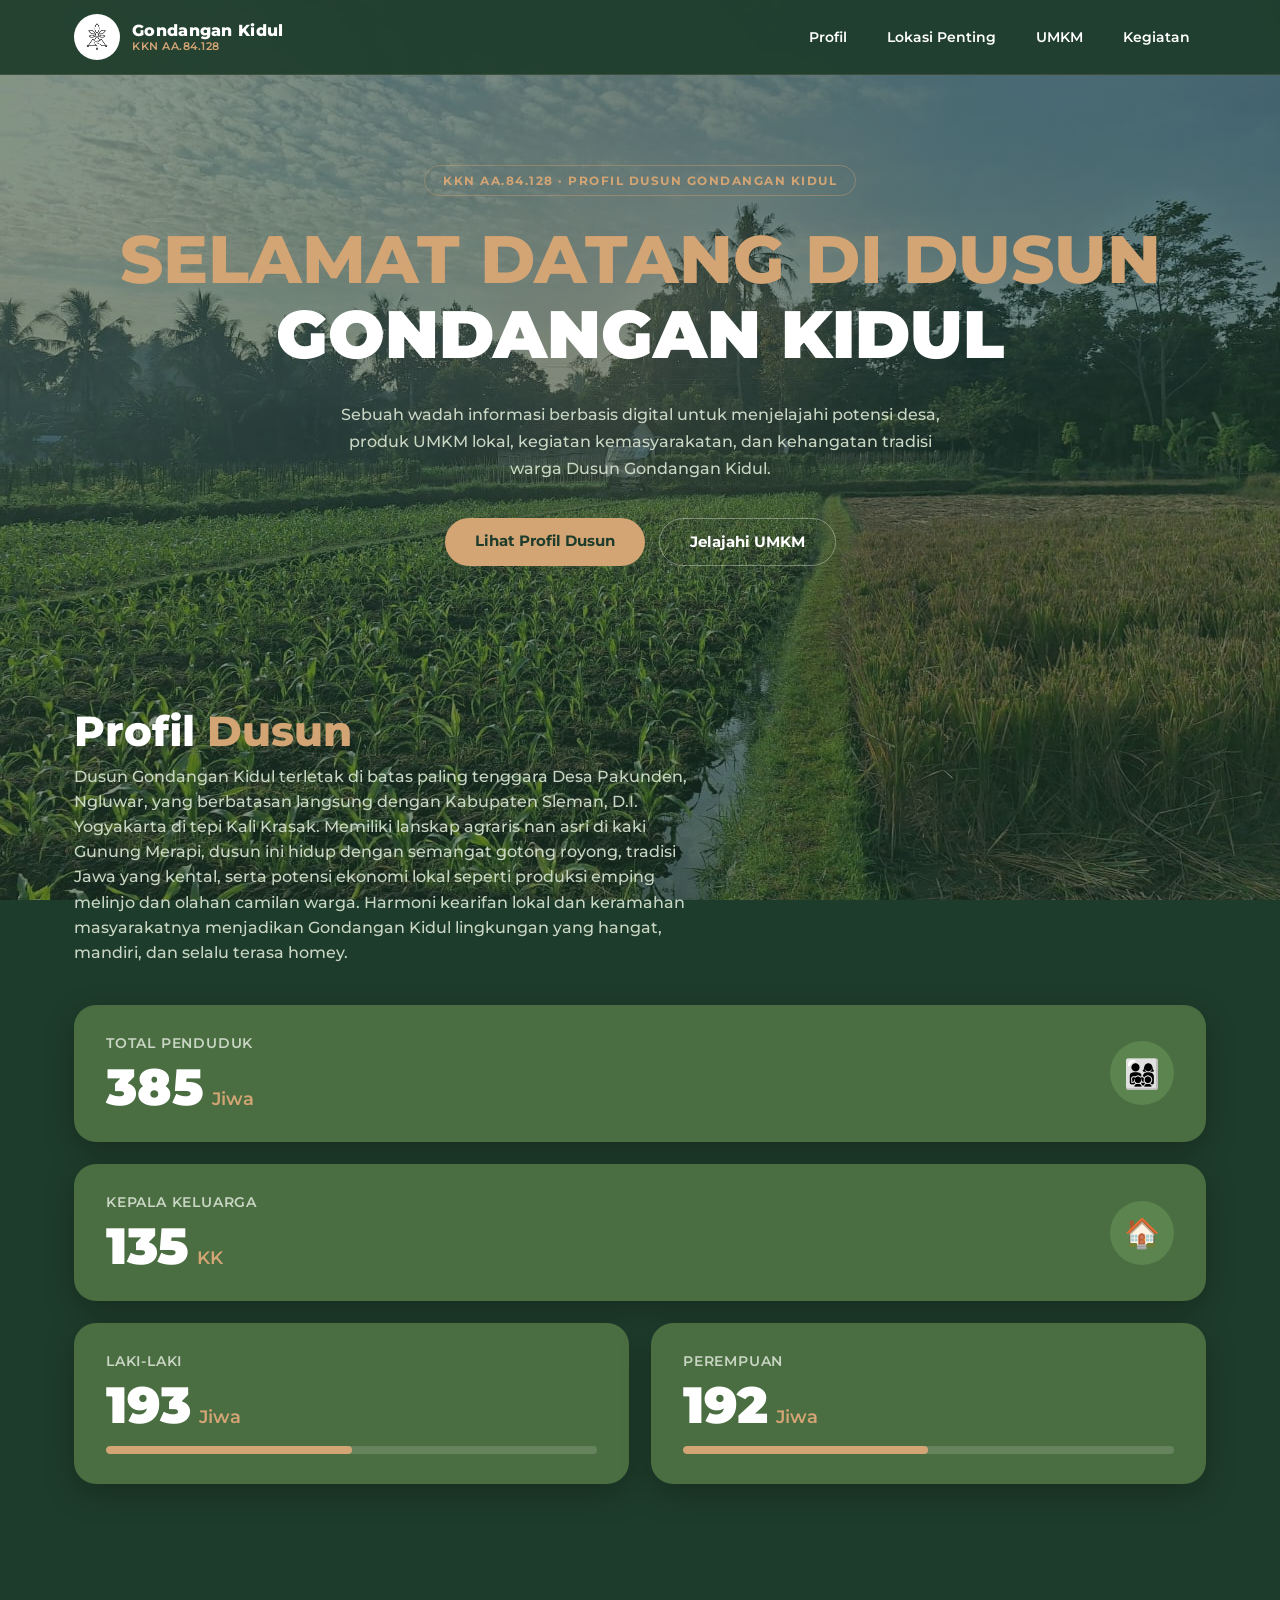
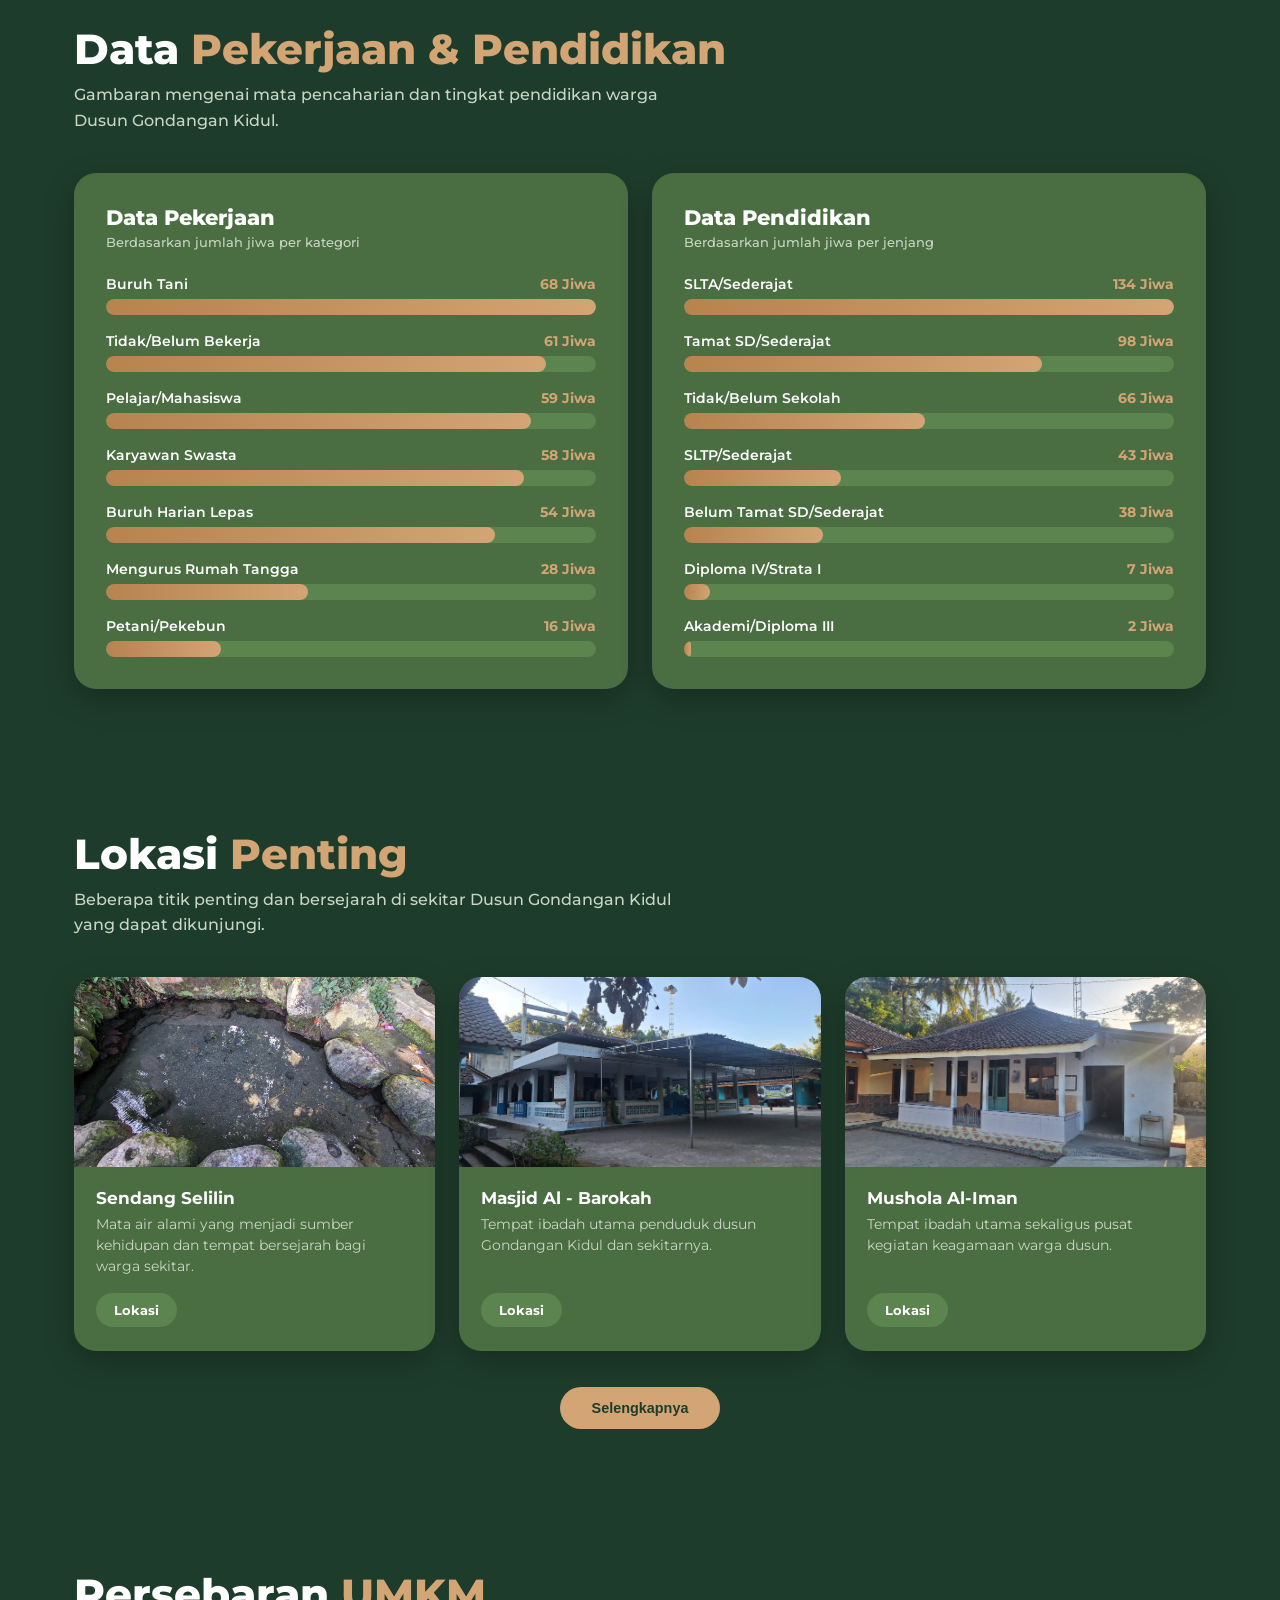
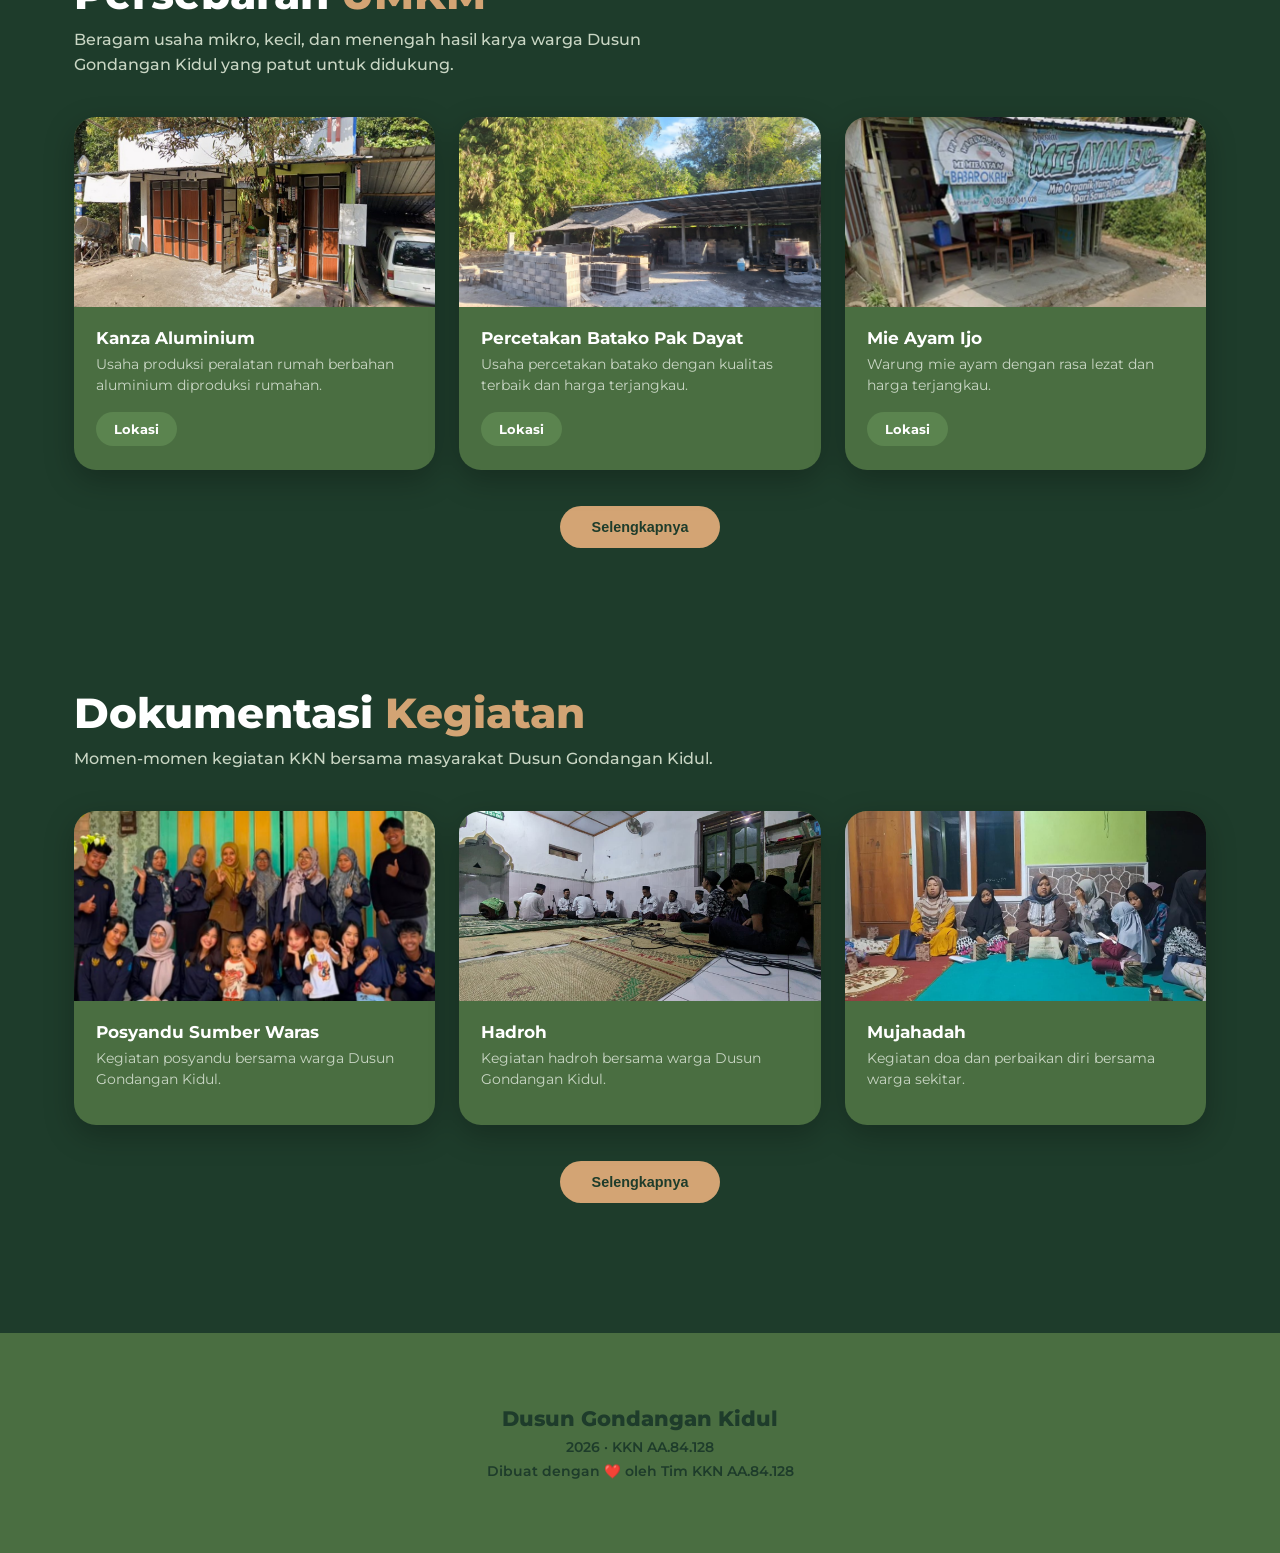
==== index.html @ bc95f557 "first commit" ====
<!DOCTYPE html>
<html lang="id">
<head>
<meta charset="UTF-8">
<meta name="viewport" content="width=device-width, initial-scale=1.0">
<title>Dusun Gondangan Kidul — Profil Dusun</title>

<link rel="icon" type="image/png" href="assets/logo depan.jpeg">
<link rel="preconnect" href="https://fonts.googleapis.com">
<link rel="preconnect" href="https://fonts.gstatic.com" crossorigin>
<link href="https://fonts.googleapis.com/css2?family=Montserrat:wght@400;500;600;700;800;900&display=swap" rel="stylesheet">

<link rel="stylesheet" href="style.css">
</head>
<body>

  <!-- =========================================================
       NAVBAR
  ========================================================= -->
  <header class="navbar">
    <div class="navbar-inner">
      <div class="nav-brand">
        <img class="logo-img" src="assets/logo depan.jpeg" alt="Logo Gondangan Kidul">
        <div class="nav-brand-text">
          <strong>Gondangan Kidul</strong>
          <small>KKN AA.84.128</small>
        </div>
      </div>

      <nav>
        <ul class="nav-menu" id="navMenu">
          <li><a href="#profil" class="nav-link">Profil</a></li>
          <li><a href="#lokasi" class="nav-link">Lokasi Penting</a></li>
          <li><a href="#umkm" class="nav-link">UMKM</a></li>
          <li><a href="#kegiatan" class="nav-link">Kegiatan</a></li>
        </ul>
      </nav>

      <button class="nav-toggle" id="navToggle" aria-label="Buka menu">
        <span></span><span></span><span></span>
      </button>
    </div>
  </header>

  <!-- =========================================================
       HERO SECTION
  ========================================================= -->
  <section class="hero" id="home">
    <div class="hero-inner">
      <span class="hero-eyebrow">KKN AA.84.128 &middot; Profil Dusun Gondangan Kidul</span>
      <h1>
        <span class="line-accent">SELAMAT DATANG DI DUSUN</span>
        <span class="line-white">GONDANGAN KIDUL</span>
      </h1>
      <p class="hero-desc">
        Sebuah wadah informasi berbasis digital untuk menjelajahi potensi desa, produk UMKM lokal, 
        kegiatan kemasyarakatan, dan kehangatan tradisi warga Dusun Gondangan Kidul.
      </p>
      <div class="hero-cta">
        <a href="#profil" class="btn btn-primary">Lihat Profil Dusun</a>
        <a href="#umkm" class="btn btn-outline">Jelajahi UMKM</a>
      </div>
    </div>
  </section>

  <!-- =========================================================
       PROFIL DUSUN SECTION
  ========================================================= -->
  <section class="section-pad" id="profil">
    <div class="container">
      <h2 class="section-title">Profil <span>Dusun</span></h2>
      <p class="section-sub">
        Dusun Gondangan Kidul terletak di batas paling tenggara Desa Pakunden, Ngluwar, yang berbatasan langsung dengan 
        Kabupaten Sleman, D.I. Yogyakarta di tepi Kali Krasak. Memiliki lanskap agraris nan asri di kaki Gunung Merapi, 
        dusun ini hidup dengan semangat gotong royong, tradisi Jawa yang kental, serta potensi ekonomi lokal seperti produksi 
        emping melinjo dan olahan camilan warga. Harmoni kearifan lokal dan keramahan masyarakatnya menjadikan Gondangan Kidul 
        lingkungan yang hangat, mandiri, dan selalu terasa homey.

      </p>

      <div class="demografi-grid reveal" id="demoGrid">
        <!-- Total Penduduk & KK - full width -->
        <div class="demo-card full">
          <div>
            <div class="demo-label">Total Penduduk</div>
            <div class="demo-value">385<span class="unit">Jiwa</span></div>
          </div>
          <div class="demo-icon">👨‍👩‍👧‍👦</div>
        </div>

        <div class="demo-card full">
          <div>
            <div class="demo-label">Kepala Keluarga</div>
            <div class="demo-value">135<span class="unit">KK</span></div>
          </div>
          <div class="demo-icon">🏠</div>
        </div>

        <!-- Laki-laki & Perempuan - half width -->
        <div class="demo-card half">
          <div class="demo-label">Laki-laki</div>
          <div class="demo-value">193<span class="unit">Jiwa</span></div>
          <div class="demo-bar-track"><div class="demo-bar-fill" style="width:50.1%"></div></div>
        </div>

        <div class="demo-card half">
          <div class="demo-label">Perempuan</div>
          <div class="demo-value">192<span class="unit">Jiwa</span></div>
          <div class="demo-bar-track"><div class="demo-bar-fill" style="width:49.9%"></div></div>
        </div>
      </div>
    </div>
  </section>

  <!-- =========================================================
       GRAFIK SECTION (Pekerjaan & Pendidikan)
  ========================================================= -->
  <section class="section-pad" id="grafik">
    <div class="container">
      <h2 class="section-title">Data <span>Pekerjaan &amp; Pendidikan</span></h2>
      <p class="section-sub">
        Gambaran mengenai mata pencaharian dan tingkat pendidikan warga
        Dusun Gondangan Kidul.
      </p>

      <div class="grafik-grid">
        <!-- PEKERJAAN -->
        <div class="grafik-card reveal">
          <h3>Data Pekerjaan</h3>
          <div class="grafik-meta">Berdasarkan jumlah jiwa per kategori</div>

          <div class="bar-list" id="pekerjaanBars">
            <div class="bar-row" data-value="68" data-max="68">
              <div class="bar-row-top"><span class="bar-name">Buruh Tani</span><span class="bar-num">68 Jiwa</span></div>
              <div class="bar-track"><div class="bar-fill"></div></div>
            </div>
            <div class="bar-row" data-value="61" data-max="68">
              <div class="bar-row-top"><span class="bar-name">Tidak/Belum Bekerja</span><span class="bar-num">61 Jiwa</span></div>
              <div class="bar-track"><div class="bar-fill"></div></div>
            </div>
            <div class="bar-row" data-value="59" data-max="68">
              <div class="bar-row-top"><span class="bar-name">Pelajar/Mahasiswa</span><span class="bar-num">59 Jiwa</span></div>
              <div class="bar-track"><div class="bar-fill"></div></div>
            </div>
            <div class="bar-row" data-value="58" data-max="68">
              <div class="bar-row-top"><span class="bar-name">Karyawan Swasta</span><span class="bar-num">58 Jiwa</span></div>
              <div class="bar-track"><div class="bar-fill"></div></div>
            </div>
            <div class="bar-row" data-value="54" data-max="68">
              <div class="bar-row-top"><span class="bar-name">Buruh Harian Lepas</span><span class="bar-num">54 Jiwa</span></div>
              <div class="bar-track"><div class="bar-fill"></div></div>
            </div>
            <div class="bar-row" data-value="28" data-max="68">
              <div class="bar-row-top"><span class="bar-name">Mengurus Rumah Tangga</span><span class="bar-num">28 Jiwa</span></div>
              <div class="bar-track"><div class="bar-fill"></div></div>
            </div>
            <div class="bar-row" data-value="16" data-max="68">
              <div class="bar-row-top"><span class="bar-name">Petani/Pekebun</span><span class="bar-num">16 Jiwa</span></div>
              <div class="bar-track"><div class="bar-fill"></div></div>
            </div>
          </div>
        </div>

        <!-- PENDIDIKAN -->
        <div class="grafik-card reveal">
          <h3>Data Pendidikan</h3>
          <div class="grafik-meta">Berdasarkan jumlah jiwa per jenjang</div>

          <div class="bar-list" id="pendidikanBars">
            <div class="bar-row" data-value="134" data-max="134">
              <div class="bar-row-top"><span class="bar-name">SLTA/Sederajat</span><span class="bar-num">134 Jiwa</span></div>
              <div class="bar-track"><div class="bar-fill"></div></div>
            </div>
            <div class="bar-row" data-value="98" data-max="134">
              <div class="bar-row-top"><span class="bar-name">Tamat SD/Sederajat</span><span class="bar-num">98 Jiwa</span></div>
              <div class="bar-track"><div class="bar-fill"></div></div>
            </div>
            <div class="bar-row" data-value="66" data-max="134">
              <div class="bar-row-top"><span class="bar-name">Tidak/Belum Sekolah</span><span class="bar-num">66 Jiwa</span></div>
              <div class="bar-track"><div class="bar-fill"></div></div>
            </div>
            <div class="bar-row" data-value="43" data-max="134">
              <div class="bar-row-top"><span class="bar-name">SLTP/Sederajat</span><span class="bar-num">43 Jiwa</span></div>
              <div class="bar-track"><div class="bar-fill"></div></div>
            </div>
            <div class="bar-row" data-value="38" data-max="134">
              <div class="bar-row-top"><span class="bar-name">Belum Tamat SD/Sederajat</span><span class="bar-num">38 Jiwa</span></div>
              <div class="bar-track"><div class="bar-fill"></div></div>
            </div>
            <div class="bar-row" data-value="7" data-max="134">
              <div class="bar-row-top"><span class="bar-name">Diploma IV/Strata I</span><span class="bar-num">7 Jiwa</span></div>
              <div class="bar-track"><div class="bar-fill"></div></div>
            </div>
            <div class="bar-row" data-value="2" data-max="134">
              <div class="bar-row-top"><span class="bar-name">Akademi/Diploma III</span><span class="bar-num">2 Jiwa</span></div>
              <div class="bar-track"><div class="bar-fill"></div></div>
            </div>
          </div>
        </div>
      </div>
    </div>
  </section>

  <!-- =========================================================
       LOKASI PENTING SECTION
  ========================================================= -->
  <section class="section-pad" id="lokasi">
    <div class="container">
      <h2 class="section-title">Lokasi <span>Penting</span></h2>
      <p class="section-sub">
        Beberapa titik penting dan bersejarah di sekitar Dusun Gondangan Kidul
        yang dapat dikunjungi.
      </p>

      <div class="card-grid reveal">
        <div class="place-card">
          <div class="place-img-wrap">
            <img src="assets/tempat_penting/Sendang Slilin.jpeg" alt="Sendang Selilin">
          </div>
          <div class="place-body">
            <h4>Sendang Selilin</h4>
            <p>Mata air alami yang menjadi sumber kehidupan dan tempat bersejarah bagi warga sekitar.</p>
            <a href="https://maps.app.goo.gl/GhQLQiiF9b115yr99" class="place-btn">Lokasi</a>
          </div>
        </div>

        <div class="place-card">
          <div class="place-img-wrap">
            <img src="assets/tempat_penting/Masjid.jpeg" alt="Masjid Al - Barokah">
          </div>
          <div class="place-body">
            <h4>Masjid Al - Barokah</h4>
            <p>Tempat ibadah utama penduduk dusun Gondangan Kidul dan sekitarnya.</p>
            <a href="https://maps.app.goo.gl/vwMse9rkCYa4SHR99" class="place-btn">Lokasi</a>
          </div>
        </div>

        <div class="place-card">
          <div class="place-img-wrap">
            <img src="assets/tempat_penting/Mushola.jpeg" alt="Mushola Al-Iman">
          </div>
          <div class="place-body">
            <h4>Mushola Al-Iman</h4>
            <p>Tempat ibadah utama sekaligus pusat kegiatan keagamaan warga dusun.</p>
            <a href="https://maps.app.goo.gl/of8ibETaZofjpMje9" class="place-btn">Lokasi</a>
          </div>
        </div>
      </div>

      <!-- Lokasi Extra (hidden by default, toggled by JS) -->
      <div class="extra-cards" id="lokasiExtra">
        <div class="place-card">
          <div class="place-img-wrap">
            <img src="assets/tempat_penting/TPA.jpeg" alt="TPA Gondangan Kidul">
          </div>
          <div class="place-body">
            <h4>TPA Gondangan Kidul</h4>
            <p>Tempat ibadah utama sekaligus pusat kegiatan keagamaan warga dusun.</p>
            <a href="https://maps.app.goo.gl/tH66Vm8nrDZxDV1x6" class="place-btn">Lokasi</a>
          </div>
        </div>
      </div>

      <div class="umkm-toggle-wrap">
        <button class="toggle-btn" id="lokasiToggleBtn">
          <span class="label">Selengkapnya</span>
        </button>
      </div>
    </div>
  </section>

  <!-- =========================================================
       UMKM SECTION
  ========================================================= -->
  <section class="section-pad" id="umkm">
    <div class="container">
      <h2 class="section-title">Persebaran <span>UMKM</span></h2>
      <p class="section-sub">
        Beragam usaha mikro, kecil, dan menengah hasil karya warga Dusun
        Gondangan Kidul yang patut untuk didukung.
      </p>

      <div class="card-grid reveal">
        <div class="place-card">
          <div class="place-img-wrap">
            <img src="assets/umkm/Aluminium.jpeg" alt="Kanza Aluminium">
          </div>
          <div class="place-body">
            <h4>Kanza Aluminium</h4>
            <p>Usaha produksi peralatan rumah berbahan aluminium diproduksi rumahan.</p>
            <a href="https://maps.app.goo.gl/VRUws5Rmf9AUsCRGA" class="place-btn">Lokasi</a>
          </div>
        </div>

        <div class="place-card">
          <div class="place-img-wrap">
            <img src="assets/umkm/Batako Pak Dayat.jpeg" alt="Percetakan Batako Pak Dayat">
          </div>
          <div class="place-body">
            <h4>Percetakan Batako Pak Dayat</h4>
            <p>Usaha percetakan batako dengan kualitas terbaik dan harga terjangkau.</p>
            <a href="https://maps.app.goo.gl/rVkx8f9smjtWbKaS9" class="place-btn">Lokasi</a>
          </div>
        </div>

        <div class="place-card">
          <div class="place-img-wrap">
            <img src="assets/umkm/mie ayam ijo.jpeg" alt="Mie Ayam Ijo">
          </div>
          <div class="place-body">
            <h4>Mie Ayam Ijo</h4>
            <p>Warung mie ayam dengan rasa lezat dan harga terjangkau.</p>
            <a href="https://maps.app.goo.gl/iTfo2m9svdWLmtcw7" class="place-btn">Lokasi</a>
          </div>
        </div>
      </div>

      <!-- UMKM Extra (hidden by default, toggled by JS) -->
      <div class="extra-cards" id="umkmExtra">
        <div class="place-card">
          <div class="place-img-wrap">
            <img src="assets/umkm/Mebel Pak Yanto.jpeg" alt="Mebel Pak Yanto">
          </div>
          <div class="place-body">
            <h4>Mebel Pak Yanto</h4>
            <p>Usaha produksi furnitur kayu dengan kualitas terbaik dan harga terjangkau.</p>
            <a href="https://maps.app.goo.gl/x9Dg9jT2GMjizjUY8" class="place-btn">Lokasi</a>
          </div>
        </div>

      </div>

      <div class="umkm-toggle-wrap">
        <button class="toggle-btn" id="umkmToggleBtn">
          <span class="label">Selengkapnya</span>
        </button>
      </div>
    </div>
  </section>

  <section class="section-pad" id="kegiatan">
    <div class="container">
      <h2 class="section-title">Dokumentasi <span>Kegiatan</span></h2>
      <p class="section-sub">
        Momen-momen kegiatan KKN bersama masyarakat Dusun Gondangan Kidul.
      </p>

      <div class="card-grid reveal">
        <div class="place-card">
          <div class="place-img-wrap">
            <img src="assets/kegiatan/posyandu.jpeg" alt="Posyandu Sumber Waras">
          </div>
          <div class="place-body">
            <h4>Posyandu Sumber Waras</h4>
            <p> Kegiatan posyandu bersama warga Dusun Gondangan Kidul.</p>
          </div>  
        </div>

        <div class="place-card">
          <div class="place-img-wrap">
            <img src="assets/kegiatan/hadroh.jpeg" alt="Hadroh">
          </div>
          <div class="place-body">
            <h4>Hadroh</h4>
            <p>Kegiatan hadroh bersama warga Dusun Gondangan Kidul.</p>
          </div>
        </div>

        <div class="place-card">
          <div class="place-img-wrap">
            <img src="assets/kegiatan/mujahadah.jpeg" alt="Mujahadah">
          </div>
          <div class="place-body">
            <h4>Mujahadah</h4>
            <p>Kegiatan doa dan perbaikan diri bersama warga sekitar.</p>
          </div>
        </div>
      </div>

      <!-- Kegiatan Extra (hidden by default, toggled by JS) -->
      <div class="extra-cards" id="kegiatanExtra">
        <div class="place-card">
          <div class="place-img-wrap">
            <img src="assets/kegiatan/TPA.jpeg" alt="TPA">
          </div>
          <div class="place-body">
            <h4>TPA</h4>
            <p>Kegiatan belajar membaca Iqro dan Al - Quran bersama adik - adik.</p>
          </div>
        </div>
      </div>

      <div class="umkm-toggle-wrap">
        <button class="toggle-btn" id="kegiatanToggleBtn">
          <span class="label">Selengkapnya</span>
        </button>
      </div>
    </div>
  </section>


  <footer class="footer-banner">
    <strong>Dusun Gondangan Kidul</strong>
    <span>2026 &middot; KKN AA.84.128</span> 
    <span>Dibuat dengan ❤️ oleh Tim KKN AA.84.128</span>
  </footer>

  <script src="js/script.js"></script>

</body>
</html>
---- style.css ----
/* =========================================================
   0. RESET & ROOT VARIABLES
========================================================= */
:root {
  --bg-main:         #1E3C2B; /* Hijau tua pekat - fallback */
  --box-outer:       #4A6E41; /* Hijau daun sedang - kartu/kontainer */
  --box-inner:       #5B844F; /* Hijau daun agak terang - sub kontainer */
  --footer-bg:       #4A6E41; /* Hijau terang - footer */
  --accent-gold:     #D3A474; /* Emas/Tan - aksen teks & grafik */
  --text-white:      #FFFFFF;
  --text-muted:      #C9D6C4;
  --radius-lg: 22px;
  --radius-md: 16px;
  --radius-sm: 10px;
  --shadow-soft: 0 10px 30px rgba(0, 0, 0, 0.25);
}

* {
  margin: 0;
  padding: 0;
  box-sizing: border-box;
}

html {
  scroll-behavior: smooth;
}

body {
  font-family: 'Montserrat', sans-serif;
  background-color: var(--bg-main); /* Fallback jika gambar gagal dimuat */
  color: var(--text-white);
  overflow-x: hidden;
  -webkit-font-smoothing: antialiased;
  position: relative;
}

/* Fixed Background Image dengan Layer Transparan */
body::before {
  content: "";
  position: fixed;
  inset: 0;
  z-index: -1;
  background-image:
    linear-gradient(rgba(30, 60, 43, 0.55), rgba(30, 60, 43, 0.55)), /* Overlay transparan */
    url('assets/background.jpeg'); /* Jika file css di dalam folder css/, ubah jadi '../assets/background.jpg' */
  background-size: cover;
  background-position: center;
  background-repeat: no-repeat;
}

img {
  max-width: 100%;
  display: block;
}

a {
  text-decoration: none;
  color: inherit;
}

ul {
  list-style: none;
}

section {
  position: relative;
}

.container {
  max-width: 1180px;
  margin: 0 auto;
  padding: 0 24px;
}

.section-title {
  font-size: clamp(1.8rem, 3.5vw, 2.6rem);
  font-weight: 800;
  margin-bottom: 8px;
  color: var(--text-white);
}

.section-title span {
  color: var(--accent-gold);
}

.section-sub {
  color: var(--text-muted);
  font-size: 0.98rem;
  font-weight: 500;
  max-width: 640px;
  margin-bottom: 40px;
  line-height: 1.6;
}

/* =========================================================
   1. NAVBAR
========================================================= */
.navbar {
  position: sticky;
  top: 0;
  z-index: 999;
  background: rgba(30, 60, 43, 0.92);
  backdrop-filter: blur(10px);
  border-bottom: 1px solid rgba(211, 164, 116, 0.15);
}

.navbar-inner {
  max-width: 1180px;
  margin: 0 auto;
  padding: 14px 24px;
  display: flex;
  align-items: center;
  justify-content: space-between;
}

.nav-brand {
  display: flex;
  align-items: center;
  gap: 12px;
}

.logo-img {
  width: 46px;
  height: 46px;
  object-fit: contain;
  border-radius: 50%;
  background: #fff;
  padding: 3px;
}

.nav-brand-text {
  display: flex;
  flex-direction: column;
  line-height: 1.1;
}

.nav-brand-text strong {
  font-size: 1rem;
  font-weight: 800;
  letter-spacing: 0.3px;
}

.nav-brand-text small {
  font-size: 0.7rem;
  color: var(--accent-gold);
  font-weight: 600;
  letter-spacing: 0.5px;
}

.nav-menu {
  display: flex;
  gap: 8px;
}

.nav-menu li a {
  display: inline-block;
  padding: 9px 16px;
  font-size: 0.88rem;
  font-weight: 600;
  border-radius: 999px;
  color: var(--text-white);
  transition: background 0.25s ease, color 0.25s ease, transform 0.2s ease;
}

.nav-menu li a:hover {
  background: var(--accent-gold);
  color: #1E3C2B;
  transform: translateY(-1px);
}

.nav-toggle {
  display: none;
  flex-direction: column;
  gap: 5px;
  cursor: pointer;
  background: none;
  border: none;
  padding: 6px;
}

.nav-toggle span {
  width: 24px;
  height: 3px;
  background: var(--accent-gold);
  border-radius: 3px;
  transition: all 0.3s ease;
}

/* =========================================================
   2. HERO SECTION
========================================================= */
.hero {
  padding: 90px 24px 70px;
  text-align: center;
  position: relative;
}

.hero::before {
  content: "";
  position: absolute;
  top: -100px;
  left: 50%;
  transform: translateX(-50%);
  width: 700px;
  height: 700px;
  background: radial-gradient(circle, rgba(211, 164, 116, 0.12) 0%, transparent 70%);
  pointer-events: none;
  z-index: 0;
}

.hero-inner {
  position: relative;
  z-index: 1;
}

.hero-eyebrow {
  display: inline-block;
  padding: 7px 18px;
  border: 1px solid rgba(211, 164, 116, 0.4);
  border-radius: 999px;
  font-size: 0.75rem;
  font-weight: 700;
  letter-spacing: 1.5px;
  text-transform: uppercase;
  color: var(--accent-gold);
  margin-bottom: 26px;
}

.hero h1 {
  font-size: clamp(2.3rem, 6vw, 4.2rem);
  line-height: 1.12;
  font-weight: 800;
}

.hero h1 .line-accent {
  color: var(--accent-gold);
  display: block;
}

.hero h1 .line-white {
  color: var(--text-white);
  font-weight: 900;
  display: block;
}

.hero-desc {
  max-width: 600px;
  margin: 28px auto 0;
  color: var(--text-muted);
  font-size: 1rem;
  line-height: 1.7;
  font-weight: 500;
}

.hero-cta {
  margin-top: 36px;
  display: inline-flex;
  gap: 14px;
  flex-wrap: wrap;
  justify-content: center;
}

.btn {
  padding: 14px 30px;
  border-radius: 999px;
  font-weight: 700;
  font-size: 0.92rem;
  cursor: pointer;
  border: none;
  transition: transform 0.25s ease, box-shadow 0.25s ease, background 0.25s ease;
}

.btn-primary {
  background: var(--accent-gold);
  color: #1E3C2B;
}

.btn-primary:hover {
  transform: translateY(-3px);
  box-shadow: 0 12px 24px rgba(211, 164, 116, 0.3);
}

.btn-outline {
  background: transparent;
  border: 1.5px solid rgba(255, 255, 255, 0.35);
  color: var(--text-white);
}

.btn-outline:hover {
  border-color: var(--accent-gold);
  color: var(--accent-gold);
  transform: translateY(-3px);
}

/* =========================================================
   3. GENERIC SECTION SPACING
========================================================= */
.section-pad {
  padding: 70px 0;
}

/* =========================================================
   4. PROFIL DUSUN - DEMOGRAFI BOX
========================================================= */
.demografi-grid {
  display: grid;
  grid-template-columns: 1fr 1fr;
  gap: 22px;
}

.demo-card {
  background: var(--box-outer);
  border-radius: var(--radius-lg);
  padding: 30px 32px;
  box-shadow: var(--shadow-soft);
  transition: transform 0.3s ease, box-shadow 0.3s ease;
}

.demo-card:hover {
  transform: translateY(-4px);
  box-shadow: 0 16px 34px rgba(0, 0, 0, 0.3);
}

.demo-card.full {
  grid-column: 1 / -1;
  display: flex;
  align-items: center;
  justify-content: space-between;
  flex-wrap: wrap;
  gap: 20px;
}

.demo-card.half {
  grid-column: span 1;
}

.demo-label {
  font-size: 0.85rem;
  font-weight: 600;
  color: var(--text-muted);
  text-transform: uppercase;
  letter-spacing: 0.8px;
  margin-bottom: 10px;
}

.demo-value {
  font-size: clamp(2.2rem, 4vw, 3.2rem);
  font-weight: 900;
  color: var(--text-white);
  line-height: 1;
}

.demo-value .unit {
  font-size: 1.1rem;
  font-weight: 600;
  color: var(--accent-gold);
  margin-left: 8px;
}

.demo-icon {
  width: 64px;
  height: 64px;
  border-radius: 50%;
  background: var(--box-inner);
  display: flex;
  align-items: center;
  justify-content: center;
  font-size: 1.8rem;
  flex-shrink: 0;
}

.demo-split-row {
  display: flex;
  justify-content: space-between;
  align-items: center;
  gap: 16px;
}

.demo-card.half .demo-split-row {
  margin-top: 18px;
}

.demo-bar-track {
  width: 100%;
  height: 8px;
  background: rgba(255, 255, 255, 0.15);
  border-radius: 999px;
  margin-top: 16px;
  overflow: hidden;
}

.demo-bar-fill {
  height: 100%;
  background: var(--accent-gold);
  border-radius: 999px;
}

/* =========================================================
   5. GRAFIK SECTION (Pekerjaan & Pendidikan)
========================================================= */
.grafik-grid {
  display: grid;
  grid-template-columns: 1fr 1fr;
  gap: 24px;
}

.grafik-card {
  background: var(--box-outer);
  border-radius: var(--radius-lg);
  padding: 32px;
  box-shadow: var(--shadow-soft);
}

.grafik-card h3 {
  font-size: 1.3rem;
  font-weight: 800;
  margin-bottom: 4px;
}

.grafik-card .grafik-meta {
  font-size: 0.82rem;
  color: var(--text-muted);
  margin-bottom: 26px;
  font-weight: 500;
}

.bar-row {
  margin-bottom: 18px;
}

.bar-row:last-child {
  margin-bottom: 0;
}

.bar-row-top {
  display: flex;
  justify-content: space-between;
  align-items: baseline;
  margin-bottom: 7px;
}

.bar-row-top .bar-name {
  font-size: 0.86rem;
  font-weight: 600;
  color: var(--text-white);
}

.bar-row-top .bar-num {
  font-size: 0.86rem;
  font-weight: 700;
  color: var(--accent-gold);
}

.bar-track {
  width: 100%;
  height: 16px;
  background: var(--box-inner);
  border-radius: 999px;
  overflow: hidden;
  position: relative;
}

.bar-fill {
  height: 100%;
  border-radius: 999px;
  background: linear-gradient(90deg, #b7834f, var(--accent-gold));
  width: 0%;
  transition: width 1.1s cubic-bezier(0.22, 1, 0.36, 1), filter 0.25s ease, transform 0.25s ease;
  transform-origin: left;
}

.bar-track:hover .bar-fill {
  filter: brightness(1.15);
  transform: scaleY(1.15);
}

/* =========================================================
   6. LOKASI PENTING & UMKM - CARD GRID & EXTRA
========================================================= */
.card-grid {
  display: grid;
  grid-template-columns: repeat(3, 1fr);
  gap: 24px;
}

.place-card {
  background: var(--box-outer);
  border-radius: var(--radius-lg);
  overflow: hidden;
  box-shadow: var(--shadow-soft);
  transition: transform 0.35s ease, box-shadow 0.35s ease;
  display: flex;
  flex-direction: column;
}

.place-card:hover {
  transform: translateY(-6px);
  box-shadow: 0 18px 36px rgba(0, 0, 0, 0.32);
}

.place-img-wrap {
  width: 100%;
  height: 190px;
  overflow: hidden;
}

.place-img-wrap img {
  width: 100%;
  height: 100%;
  object-fit: cover;
  transition: transform 0.5s ease;
}

.place-card:hover .place-img-wrap img {
  transform: scale(1.08);
}

.place-body {
  padding: 20px 22px 24px;
  display: flex;
  flex-direction: column;
  gap: 6px;
  flex: 1;
}

.place-body h4 {
  font-size: 1.08rem;
  font-weight: 700;
}

.place-body p {
  font-size: 0.85rem;
  color: var(--text-muted);
  line-height: 1.55;
  margin-bottom: 10px;
  flex: 1;
}

.place-btn {
  align-self: flex-start;
  background: var(--box-inner);
  color: var(--text-white);
  padding: 9px 18px;
  border-radius: 999px;
  font-size: 0.82rem;
  font-weight: 700;
  transition: background 0.25s ease, transform 0.2s ease;
}

.place-btn:hover {
  background: var(--accent-gold);
  color: #1E3C2B;
  transform: translateY(-2px);
}

/* Extra Cards Toggle System */
.extra-cards {
  display: grid;
  grid-template-columns: repeat(3, 1fr);
  gap: 24px;
  max-height: 0;
  overflow: hidden;
  opacity: 0;
  margin-top: 0;
  transition: max-height 0.6s ease, opacity 0.5s ease, margin-top 0.6s ease;
}

.extra-cards.open {
  max-height: 1200px;
  opacity: 1;
  margin-top: 24px;
}

.umkm-toggle-wrap,
.toggle-wrap {
  display: flex;
  justify-content: center;
  margin-top: 36px;
}

.toggle-btn {
  background: var(--accent-gold);
  color: #1E3C2B;
  border: none;
  padding: 13px 32px;
  border-radius: 999px;
  font-weight: 700;
  font-size: 0.9rem;
  cursor: pointer;
  display: flex;
  align-items: center;
  gap: 8px;
  transition: transform 0.25s ease, box-shadow 0.25s ease;
}

.toggle-btn:hover {
  transform: translateY(-3px);
  box-shadow: 0 12px 24px rgba(211, 164, 116, 0.3);
}

.toggle-btn .chevron {
  transition: transform 0.35s ease;
  display: inline-block;
}

.toggle-btn.active .chevron {
  transform: rotate(180deg);
}

/* =========================================================
   7. FOOTER / BOTTOM BANNER
========================================================= */
.footer-banner {
  background: var(--footer-bg);
  height: 220px;
  display: flex;
  flex-direction: column;
  align-items: center;
  justify-content: center;
  text-align: center;
  gap: 8px;
  margin-top: 60px;
}

.footer-banner strong {
  font-size: 1.3rem;
  font-weight: 800;
  color: #1E3C2B;
}

.footer-banner span {
  font-size: 0.85rem;
  font-weight: 600;
  color: #1E3C2B;
}

/* =========================================================
   8. RESPONSIVE — MOBILE
========================================================= */
@media (max-width: 900px) {
  .card-grid, .extra-cards {
    grid-template-columns: repeat(2, 1fr);
  }
  .demografi-grid {
    grid-template-columns: 1fr 1fr;
  }
}

@media (max-width: 768px) {
  .nav-menu {
    position: absolute;
    top: 100%;
    left: 0;
    right: 0;
    flex-direction: column;
    background: rgba(30, 60, 43, 0.98);
    padding: 12px 24px 20px;
    gap: 6px;
    max-height: 0;
    overflow: hidden;
    opacity: 0;
    transition: max-height 0.4s ease, opacity 0.3s ease;
  }
  
  .nav-menu.open {
    max-height: 400px;
    opacity: 1;
  }
  
  .nav-menu li a {
    display: block;
  }
  
  .nav-toggle {
    display: flex;
  }

  .grafik-grid {
    grid-template-columns: 1fr;
  }
  
  .card-grid, .extra-cards {
    grid-template-columns: 1fr;
  }

  .demografi-grid {
    grid-template-columns: 1fr;
  }
  
  .demo-card.half {
    grid-column: 1 / -1;
  }
}

@media (max-width: 480px) {
  .hero {
    padding: 70px 20px 50px;
  }
  
  .demo-card.full {
    flex-direction: column;
    align-items: flex-start;
  }
}

/* Scroll reveal utility */
.reveal {
  opacity: 0;
  transform: translateY(24px);
  transition: opacity 0.7s ease, transform 0.7s ease;
}

.reveal.visible {
  opacity: 1;
  transform: translateY(0);
}
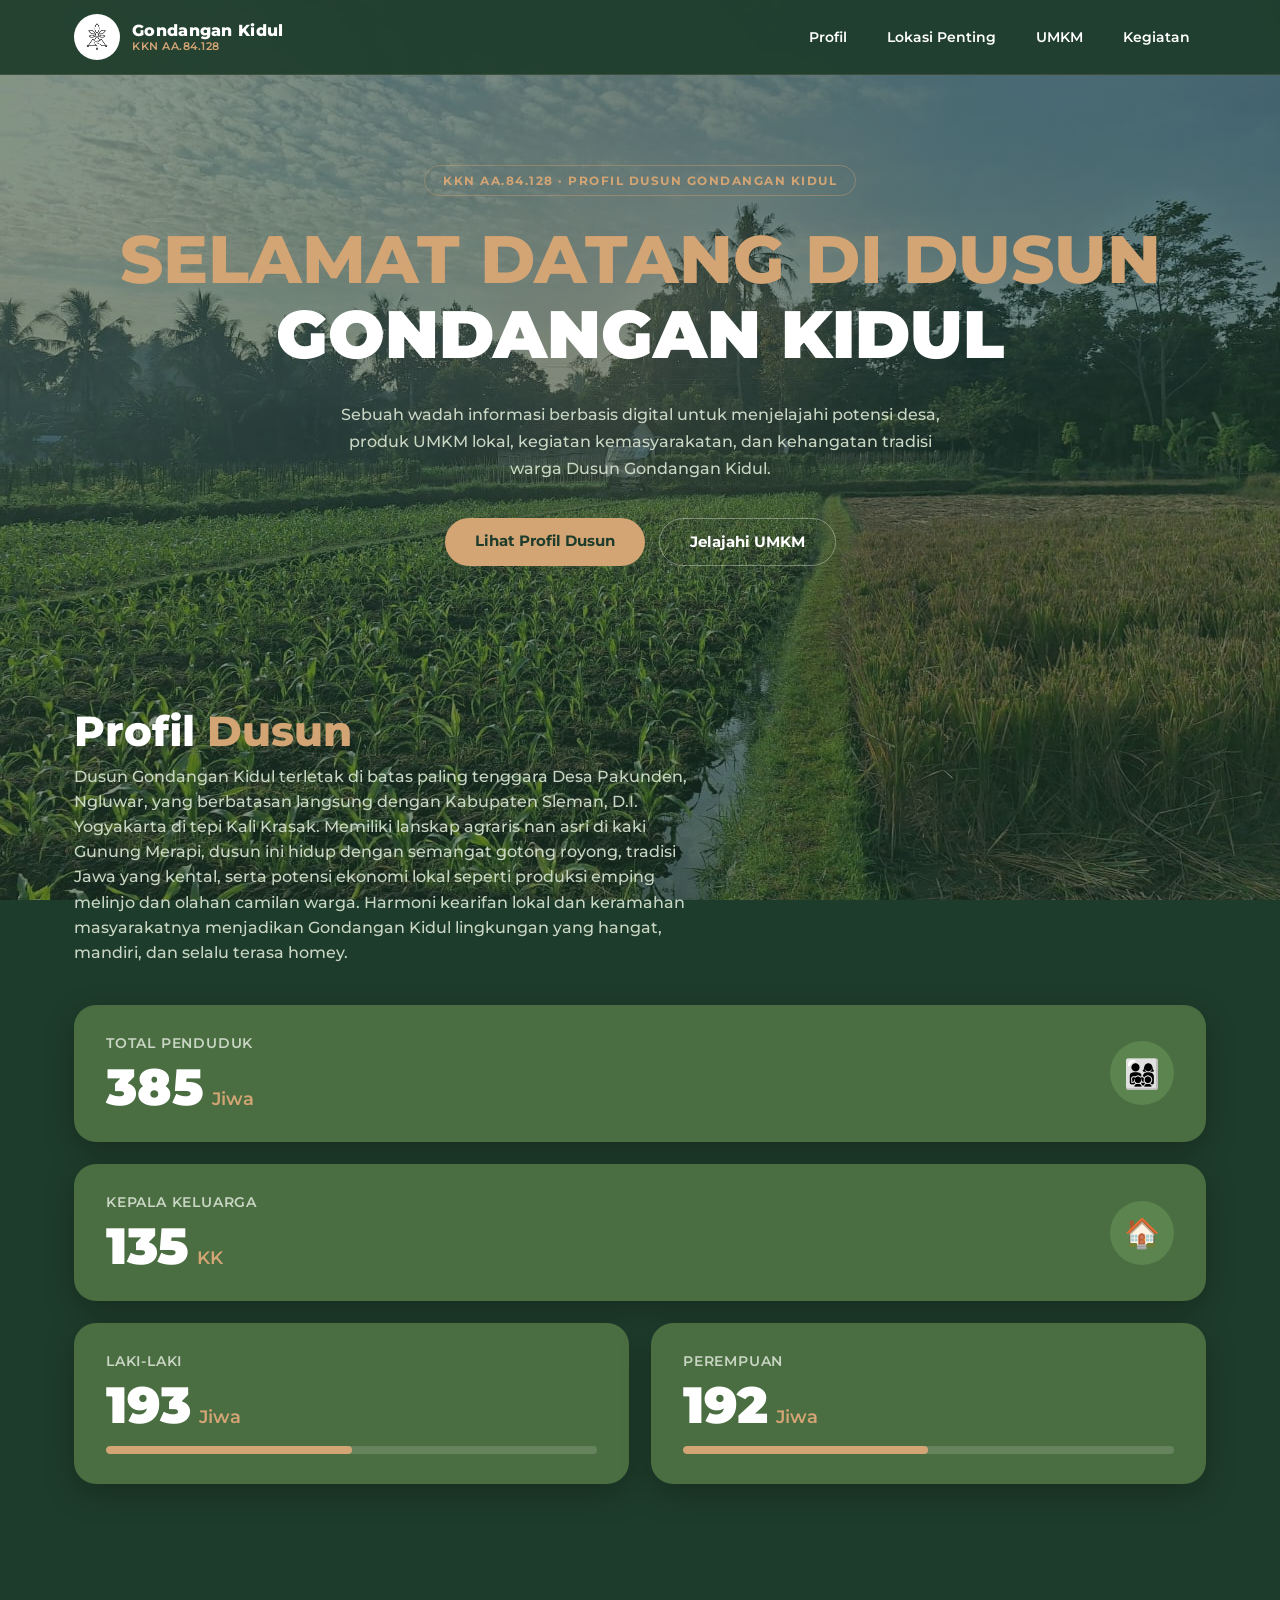
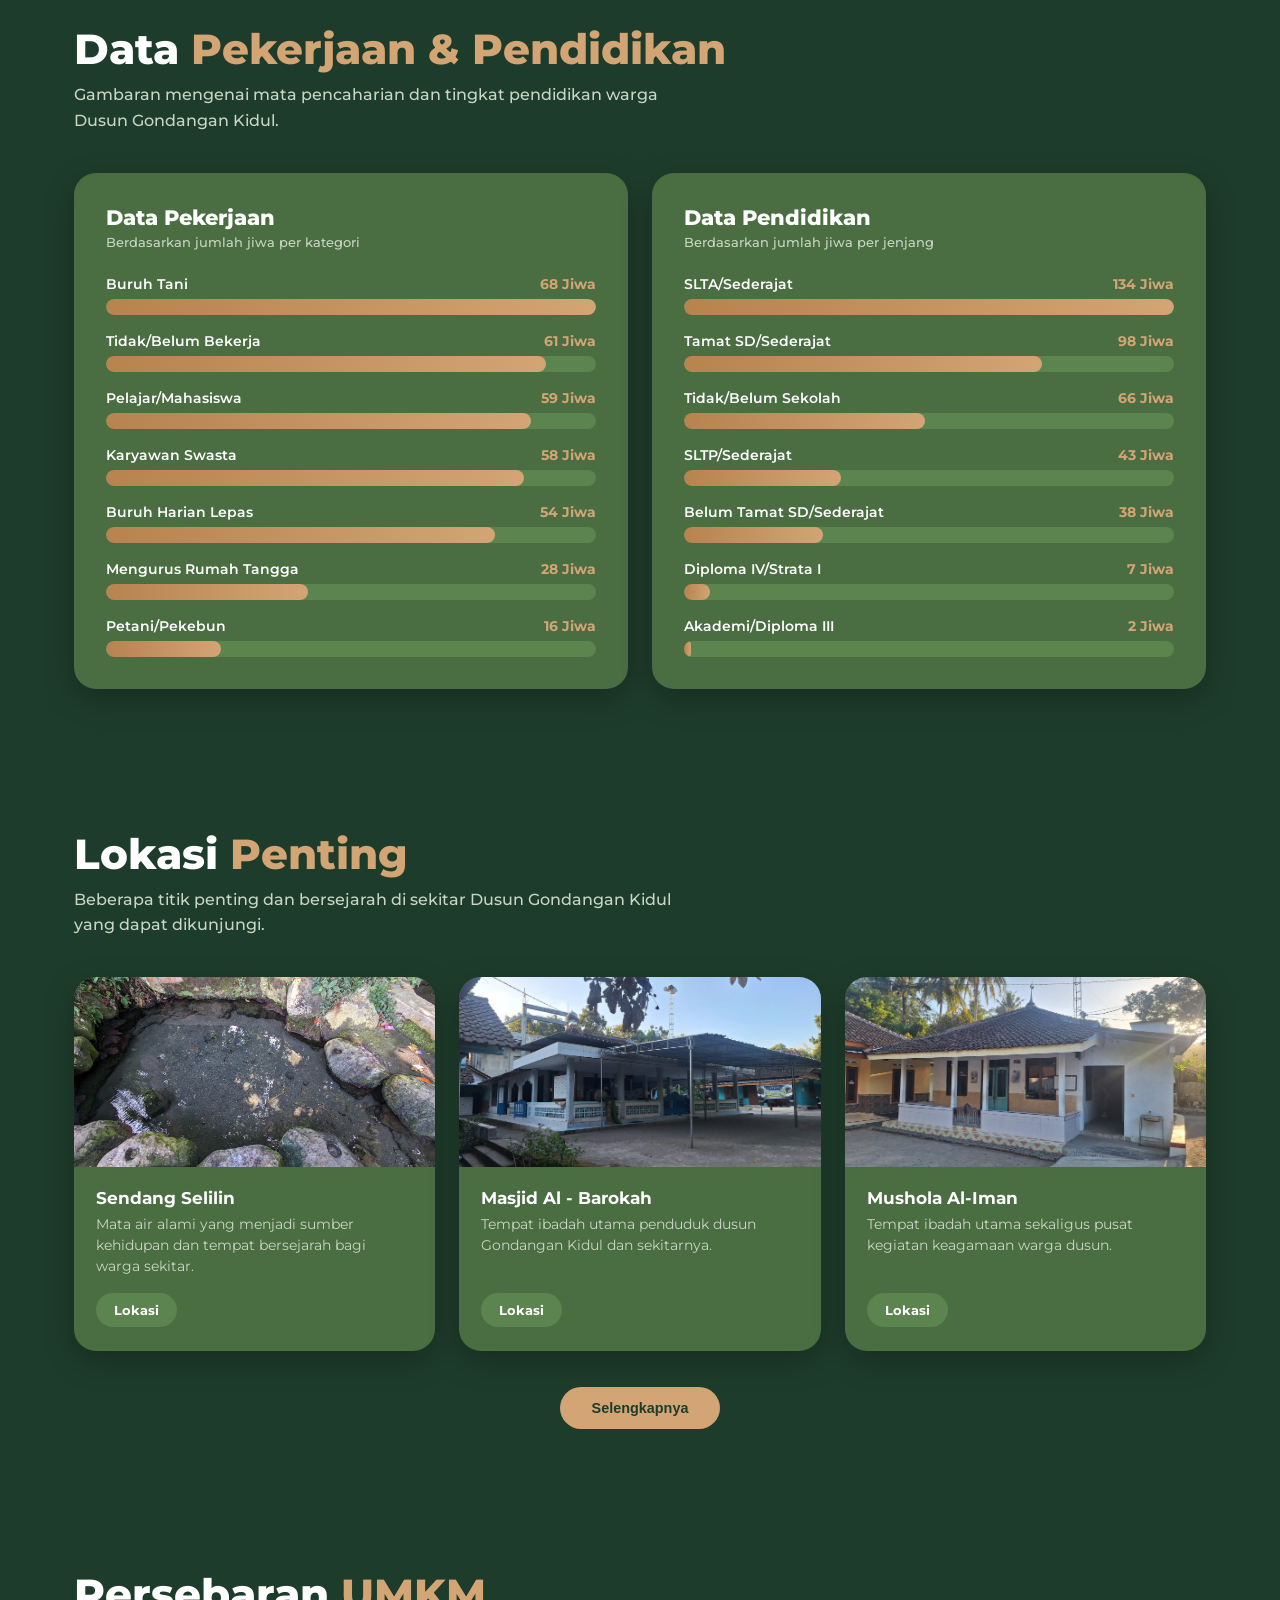
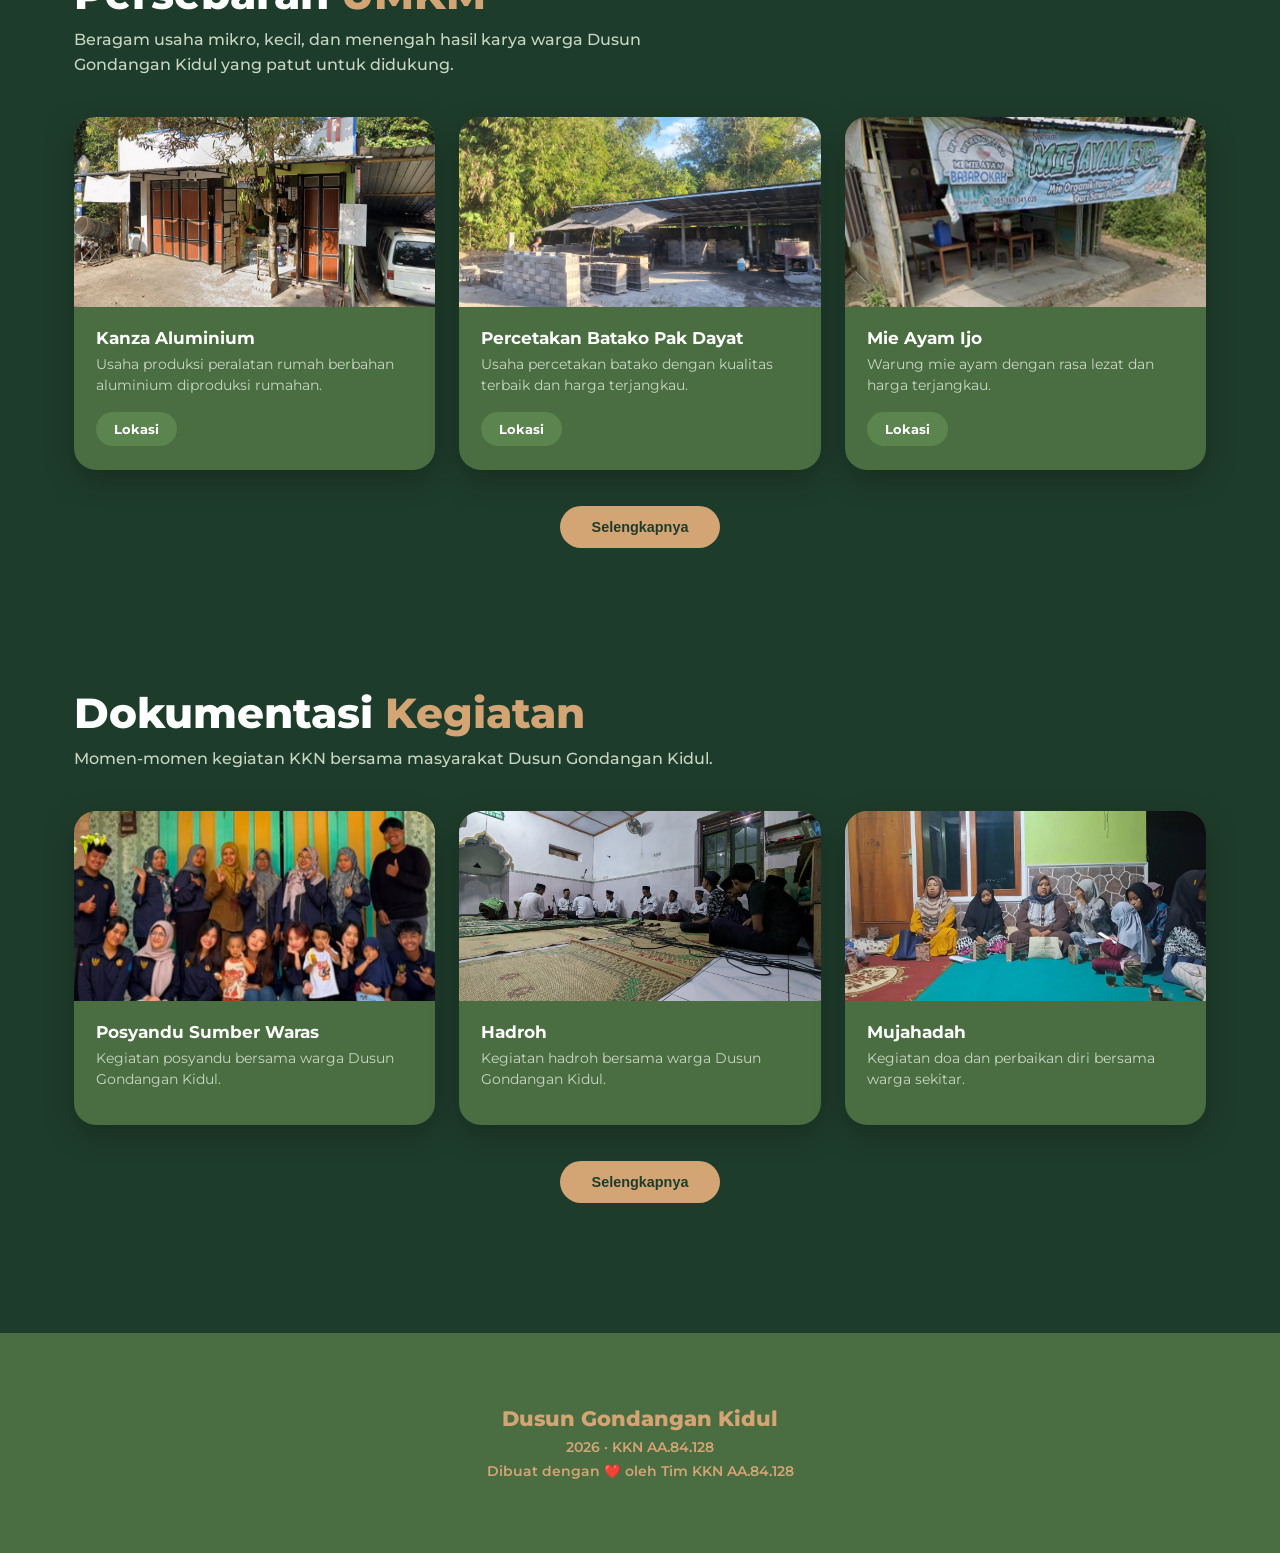
==== commit 805e791c: "Update" ====
--- a/index.html
+++ b/index.html
@@ -2,7 +2,7 @@
 <html lang="id">
 <head>
 <meta charset="UTF-8">
-<meta name="viewport" content="width=device-width, initial-scale=1.0">
+<meta name="google-site-verification" content="1-ZkpLvvoljS4g2uq6KpmNbgHY-GvFyVOcSFnNliVTw" />
 <title>Dusun Gondangan Kidul — Profil Dusun</title>
 
 <link rel="icon" type="image/png" href="assets/logo depan.jpeg">
--- a/style.css
+++ b/style.css
@@ -625,13 +625,13 @@
 .footer-banner strong {
   font-size: 1.3rem;
   font-weight: 800;
-  color: #1E3C2B;
+  color: #D3A474;
 }
 
 .footer-banner span {
   font-size: 0.85rem;
   font-weight: 600;
-  color: #1E3C2B;
+  color: #D3A474;
 }
 
 /* =========================================================
